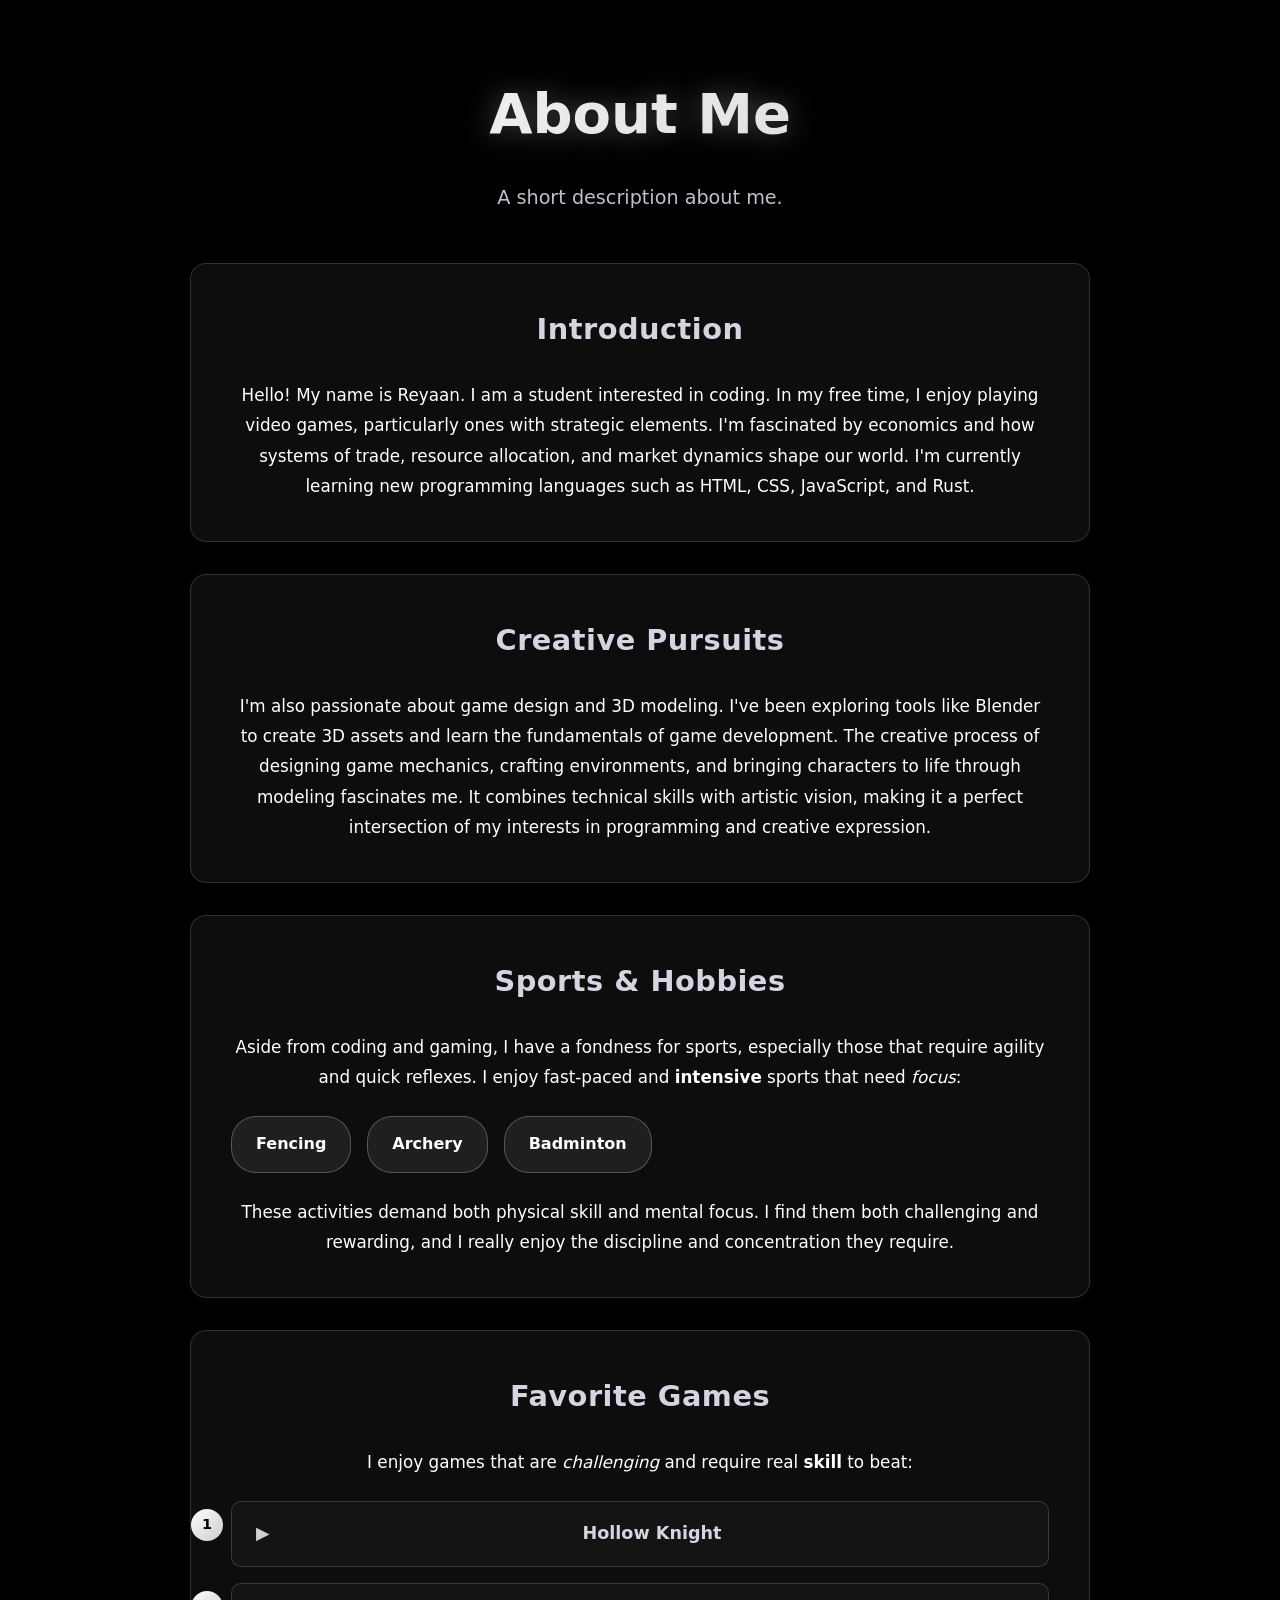
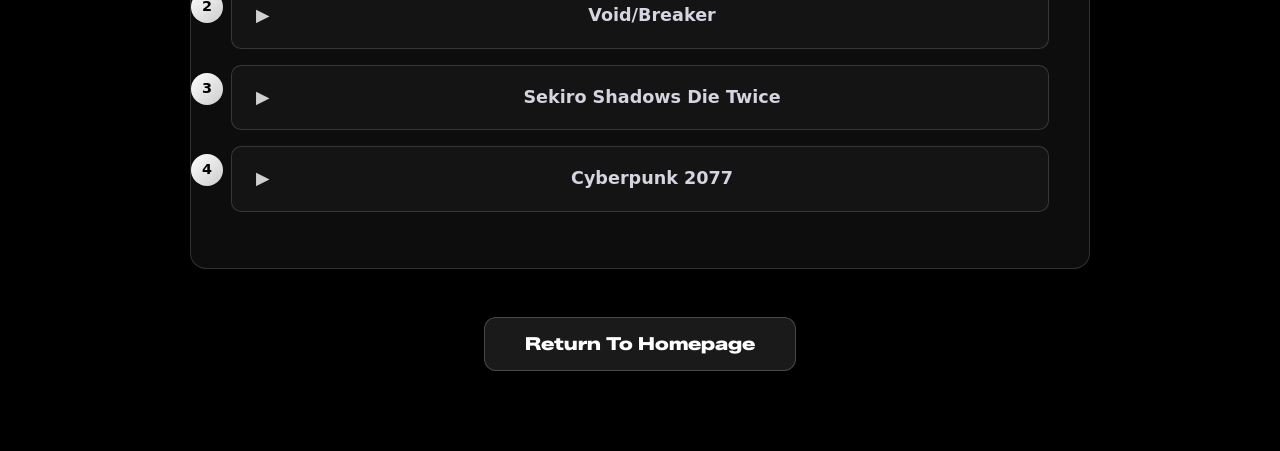
==== about-me.html @ 2f522557 "Added static styling to all pages" ====
<!DOCTYPE html>
<html lang="en">

<head>
    <meta charset="UTF-8">
    <meta name="viewport" content="width=device-width, initial-scale=1.0">
    <title>About Me</title>
    <link rel="preconnect" href="https://fonts.googleapis.com">
    <link rel="preconnect" href="https://fonts.gstatic.com" crossorigin>
    <link
        href="https://fonts.googleapis.com/css2?family=Zalando+Sans+Expanded:ital,wght@0,200..900;1,200..900&display=swap"
        rel="stylesheet">
    <!-- Animated Theme CSS -->
    <link rel="stylesheet" href="CSS/about-me.css" id="about-me-animated">
    <link rel="stylesheet" href="CSS/buttons.css" id="buttons-animated">
    <!-- Static Theme CSS -->
    <link rel="stylesheet" href="CSS/static/about-me-static.css" id="about-me-static" disabled>
    <link rel="stylesheet" href="CSS/static/buttons-static.css" id="buttons-static" disabled>
    <link rel="stylesheet" href="secret/css/secret2.css">
</head>

<body>

    <h1 class="title">About Me</h1>
    <p class="intro-text">A short description about me.</p>

    <div class="about-me-content">
        <div class="overview">
            <h2>Introduction</h2>
            <p>Hello! My name is Reyaan. I am a student interested in coding. In my free time, I enjoy playing video
                games,
                particularly ones with strategic elements. I'm fascinated by economics and how systems of trade,
                resource
                allocation, and market dynamics shape our world. I'm currently learning new programming languages such
                as HTML,
                CSS, JavaScript, and Rust.</p>
        </div>

        <div class="computer-interests">
            <h2>Creative Pursuits</h2>
            <p>I'm also passionate about game design and 3D modeling. I've been exploring tools like Blender to create
                3D assets
                and learn the fundamentals of game development. The creative process of designing game mechanics,
                crafting
                environments, and bringing characters to life through modeling fascinates me. It combines technical
                skills with
                artistic vision, making it a perfect intersection of my interests in programming and creative
                expression.</p>
        </div>

        <div class="sports-interests">
            <h2>Sports & Hobbies</h2>
            <p>Aside from coding and gaming, I have a fondness for sports, especially those that require agility and
                quick
                reflexes. I enjoy fast-paced and <strong>intensive</strong> sports that need <em>focus</em>:</p>
            <ul class="hobbies-list">
                <li id="fencing">Fencing</li>
                <li id="archery">Archery</li>
                <li id="badminton">Badminton</li>
            </ul>
            <p>These activities demand both physical skill and mental focus. I find them both challenging and rewarding,
                and I really enjoy the discipline and concentration they require.</p>
        </div>

        <div class="favorite-games">
            <h2>Favorite Games</h2>
            <p>I enjoy games that are <em>challenging</em> and require real <strong>skill</strong> to beat:</p>
            <ol class="games-list">
                <li>
                    <details>
                        <summary>Hollow Knight</summary>
                        <p>Difficult metroidvania where you explore, fight tough enemies, and scour for runes</p>
                    </details>
                </li>
                <li>
                    <details>
                        <summary>Void/Breaker</summary>
                        <p>An intense fast-paced action FPS game with flashy combat and stylish mechanics</p>
                    </details>
                </li>
                <li>
                    <details>
                        <summary>Sekiro Shadows Die Twice</summary>
                        <p>Ultra fast souls game that focuses on timing, precision, and punishing combat</p>
                    </details>
                </li>
                <li>
                    <details>
                        <summary>Cyberpunk 2077</summary>
                        <p>Open world RPG with a deep story, immersive world, and lots of customization options</p>
                    </details>
                </li>
            </ol>
        </div>
    </div>

    <div id="live-wallpaper">
        <video autoplay muted loop preload="auto" id="bg-video">
            <source src="videos/wallpaper.mp4" type="video/mp4">
        </video>
    </div>

    <button id="main">Return To Homepage</button>

    <script src="Javascript/about-me.js"></script>
    <script src="Javascript/Javascript-linking/about-me_link.js"></script>
    <script src="secret/javascript/secret.js"></script>
    <script>
        // Apply saved theme
        const savedTheme = localStorage.getItem('theme') || 'animated';
        const animatedCSS = document.getElementById('about-me-animated');
        const animatedButtons = document.getElementById('buttons-animated');
        const staticCSS = document.getElementById('about-me-static');
        const staticButtons = document.getElementById('buttons-static');

        if (savedTheme === 'static') {
            animatedCSS.disabled = true;
            animatedButtons.disabled = true;
            staticCSS.disabled = false;
            staticButtons.disabled = false;
        }
    </script>

</body>

</html>
---- CSS/about-me.css ----
:root {
    --text: #ffffff;
    --background: #000000;
    --primary: #f5f5f5;
    --secondary: #cccccc;
    --accent: #ffffff;
    --card-bg: rgba(255, 255, 255, 0.05);
    --card-hover: rgba(255, 255, 255, 0.08);
}

body {
    font-family: 'Zalando Sans Expanded', sans-serif;
    background: var(--background);
    min-height: 100vh;
    color: var(--text);
    line-height: 1.8;
    padding: 2rem;
    margin: 0;
    animation: slidePageIn 1.8s ease-out both;
}

.title {
    text-align: center;
    font-size: 3.5rem;
    font-weight: 800;
    margin: 2rem auto 1rem;
    color: var(--text);
    background: linear-gradient(135deg, #ffffff 0%, #cccccc 100%);
    -webkit-background-clip: text;
    -webkit-text-fill-color: transparent;
    background-clip: text;
    text-shadow: 0 0 30px rgba(255, 255, 255, 0.3);
}

.intro-text {
    text-align: center;
    max-width: 800px;
    margin: 0 auto 3rem;
    font-size: 1.2rem;
    color: var(--primary);
    opacity: 0.9;
}

.about-me-content {
    max-width: 900px;
    margin: 0 auto;
    display: grid;
    gap: 2rem;
}


.overview,
.computer-interests,
.sports-interests,
.favorite-games {
    padding: 2.5rem;
    background: var(--card-bg);
    border: 1px solid rgba(255, 255, 255, 0.15);
    border-radius: 16px;
    font-size: 1.05rem;
    line-height: 1.8;
    color: var(--text);
    box-shadow: 0 4px 20px rgba(0, 0, 0, 0.3);
    transition: all 0.3s cubic-bezier(0.4, 0, 0.2, 1);
    position: relative;
    overflow: hidden;
    backdrop-filter: blur(25px);
    -webkit-backdrop-filter: blur(25px);
}

.overview::before,
.computer-interests::before,
.sports-interests::before,
.favorite-games::before {
    content: '';
    position: absolute;
    top: 0;
    left: 0;
    width: 4px;
    height: 100%;
    background: linear-gradient(180deg, #ffffff 0%, #cccccc 100%);
    opacity: 0;
    transition: opacity 0.3s ease;
}

.overview:hover,
.computer-interests:hover,
.sports-interests:hover,
.favorite-games:hover {
    transform: translateY(-5px);
    box-shadow: 0 8px 30px rgba(255, 255, 255, 0.15);
    border-color: rgba(255, 255, 255, 0.3);
    background: var(--card-hover);
}

.overview:hover::before,
.computer-interests:hover::before,
.sports-interests:hover::before,
.favorite-games:hover::before {
    opacity: 1;
}

.overview h2,
.computer-interests h2,
.sports-interests h2,
.favorite-games h2 {
    margin: 0 0 1.5rem 0;
    font-size: 1.8rem;
    font-weight: 700;
    color: var(--primary);
    letter-spacing: 0.5px;
}

.overview p,
.computer-interests p,
.sports-interests p,
.favorite-games p {
    margin: 0 0 1rem 0;
}

.overview p:last-child,
.computer-interests p:last-child,
.sports-interests p:last-child,
.favorite-games p:last-child {
    margin-bottom: 0;
}

.hobbies-list {
    list-style: none;
    padding: 0;
    margin: 1.5rem 0;
    display: flex;
    flex-wrap: wrap;
    gap: 1rem;
}

.hobbies-list li {
    padding: 0.8rem 1.5rem;
    background: rgba(255, 255, 255, 0.08);
    border: 1px solid rgba(255, 255, 255, 0.25);
    border-radius: 25px;
    font-size: 1rem;
    font-weight: 600;
    color: var(--text);
    transition: all 0.3s ease;
    cursor: default;
}

.hobbies-list li:hover {
    background: rgba(255, 255, 255, 0.15);
    transform: scale(1.05);
    box-shadow: 0 4px 15px rgba(255, 255, 255, 0.2);
}

.games-list {
    list-style: none;
    counter-reset: game-counter;
    padding: 0;
    margin: 1.5rem 0 0 0;
}

.games-list li {
    counter-increment: game-counter;
    margin-bottom: 1rem;
    position: relative;
    padding-left: 0;
}

.games-list li::before {
    content: counter(game-counter);
    position: absolute;
    left: -2.5rem;
    top: 0.5rem;
    width: 2rem;
    height: 2rem;
    background: linear-gradient(135deg, #ffffff 0%, #cccccc 100%);
    border-radius: 50%;
    display: flex;
    align-items: center;
    justify-content: center;
    font-weight: 700;
    font-size: 0.9rem;
    color: var(--background);
}

.games-list details {
    background: rgba(255, 255, 255, 0.03);
    border: 1px solid rgba(255, 255, 255, 0.15);
    border-radius: 10px;
    padding: 1rem 1.5rem;
    transition: all 0.3s ease;
    cursor: pointer;
}

.games-list details:hover {
    background: rgba(255, 255, 255, 0.05);
    border-color: rgba(255, 255, 255, 0.3);
}

.games-list details[open] {
    background: rgba(255, 255, 255, 0.08);
    border-color: rgba(255, 255, 255, 0.3);
}

.games-list summary {
    font-weight: 700;
    font-size: 1.1rem;
    color: var(--primary);
    user-select: none;
    cursor: pointer;
    transition: color 0.3s ease;
    list-style: none;
    position: relative;
    padding-left: 1.5rem;
}

.games-list summary::-webkit-details-marker {
    display: none;
}

.games-list summary::before {
    content: '▶';
    position: absolute;
    left: 0;
    color: rgba(255, 255, 255, 0.8);
    transition: transform 0.3s ease;
}

.games-list details[open] summary::before {
    transform: rotate(90deg);
}

.games-list details[open] summary {
    color: #ffffff;
    margin-bottom: 1rem;
}

.games-list details p {
    margin: 0;
    padding-left: 1.5rem;
    font-size: 0.95rem;
    line-height: 1.6;
    color: rgba(255, 255, 255, 0.8);
}

#main {
    display: block;
    margin: 3rem auto;
    padding: 15px 40px;
    font-size: 18px;
    font-weight: 900;
    min-width: 200px;
    animation: slideInFromLeft 0.8s ease-out both;
    animation-delay: 0.5s;
}

@media (max-width: 768px) {
    .title {
        font-size: 2.5rem;
    }

    .intro-text {
        font-size: 1rem;
        padding: 0 1rem;
    }

    .overview,
    .computer-interests,
    .sports-interests,
    .favorite-games {
        padding: 1.5rem;
        font-size: 1rem;
    }

    .overview h2,
    .computer-interests h2,
    .sports-interests h2,
    .favorite-games h2 {
        font-size: 1.5rem;
    }

    .hobbies-list {
        justify-content: center;
    }

    .hobbies-list li {
        padding: 0.6rem 1.2rem;
        font-size: 0.9rem;
    }

    .games-list li::before {
        left: -2rem;
        width: 1.5rem;
        height: 1.5rem;
        font-size: 0.8rem;
    }

    .games-list summary {
        font-size: 1rem;
    }

    body {
        padding: 1rem;
    }
}

@media (max-width: 480px) {
    .title {
        font-size: 2rem;
    }

    .games-list li::before {
        position: static;
        display: inline-block;
        margin-right: 0.5rem;
        vertical-align: middle;
    }

    .games-list details {
        padding: 0.8rem 1rem;
    }
}

#fencing,
#archery,
#badminton {
    cursor: pointer;
}

@keyframes slidePageIn {
    from {
        opacity: 0;
        transform: translateY(-50px);
    }

    to {
        opacity: 1;
        transform: translateY(0);
    }
}

#live-wallpaper {
    position: fixed;
    top: 0;
    left: 0;
    width: 100%;
    height: 100%;
    z-index: -1;
    overflow: hidden;
    pointer-events: none;
}

#bg-video {
    position: absolute;
    top: 50%;
    left: 50%;
    min-width: 100%;
    min-height: 100%;
    width: auto;
    height: auto;
    transform: translate(-50%, -50%);
    object-fit: cover;
    opacity: 0.3;
}
---- CSS/buttons.css ----
:root {
    --text: #ffffff;
    --background: #000000;
    --primary: #d5d4e1;
    --secondary: #fffefe;
    --accent: #ffffff;
}


button {
    padding: 9px 21px;
    font-size: 15px;
    color: white;
    background: rgba(255, 255, 255, 0.1);
    font-family: "Zalando Sans Expanded", sans-serif;
    font-weight: 900;
    border-radius: 12px;
    border: 1px solid rgba(255, 255, 255, 0.2);
    transition: all 0.3s cubic-bezier(0.4, 0, 0.2, 1);
    backdrop-filter: blur(10px);
    -webkit-backdrop-filter: blur(10px);
    margin-top: -10px;
}

button:hover {
    background: rgba(255, 255, 255, 0.2);
    border-color: rgba(255, 255, 255, 0.4);
    box-shadow: 0 8px 20px rgba(255, 255, 255, 0.2);
    transform: translateY(-3px);
    cursor: pointer;
}
---- CSS/static/about-me-static.css ----
:root {
    --text: #ffffff;
    --background: #000000;
    --primary: #f5f5f5;
    --secondary: #cccccc;
    --accent: #ffffff;
    --card-bg: rgba(255, 255, 255, 0.05);
    --card-hover: rgba(255, 255, 255, 0.08);
}

body {
    font-family: 'Zalando Sans Expanded', sans-serif;
    background: var(--background);
    min-height: 100vh;
    color: var(--text);
    line-height: 1.8;
    padding: 2rem;
    margin: 0;
    animation: slidePageIn 1.8s ease-out both;
}

.title {
    text-align: center;
    font-size: 3.5rem;
    font-weight: 800;
    margin: 2rem auto 1rem;
    color: var(--text);
    background: linear-gradient(135deg, #ffffff 0%, #cccccc 100%);
    -webkit-background-clip: text;
    -webkit-text-fill-color: transparent;
    background-clip: text;
    text-shadow: 0 0 30px rgba(255, 255, 255, 0.3);
}

.intro-text {
    text-align: center;
    max-width: 800px;
    margin: 0 auto 3rem;
    font-size: 1.2rem;
    color: var(--primary);
    opacity: 0.9;
}

.about-me-content {
    max-width: 900px;
    margin: 0 auto;
    display: grid;
    gap: 2rem;
}


.overview,
.computer-interests,
.sports-interests,
.favorite-games {
    padding: 2.5rem;
    background: var(--card-bg);
    border: 1px solid rgba(255, 255, 255, 0.15);
    border-radius: 16px;
    font-size: 1.05rem;
    line-height: 1.8;
    color: var(--text);
    box-shadow: 0 4px 20px rgba(0, 0, 0, 0.3);
    transition: all 0.3s cubic-bezier(0.4, 0, 0.2, 1);
    position: relative;
    overflow: hidden;
    backdrop-filter: blur(25px);
    -webkit-backdrop-filter: blur(25px);
}

.overview::before,
.computer-interests::before,
.sports-interests::before,
.favorite-games::before {
    content: '';
    position: absolute;
    top: 0;
    left: 0;
    width: 4px;
    height: 100%;
    background: linear-gradient(180deg, #ffffff 0%, #cccccc 100%);
    opacity: 0;
    transition: opacity 0.3s ease;
}

.overview:hover,
.computer-interests:hover,
.sports-interests:hover,
.favorite-games:hover {
    transform: translateY(-5px);
    box-shadow: 0 8px 30px rgba(255, 255, 255, 0.15);
    border-color: rgba(255, 255, 255, 0.3);
    background: var(--card-hover);
}

.overview:hover::before,
.computer-interests:hover::before,
.sports-interests:hover::before,
.favorite-games:hover::before {
    opacity: 1;
}

.overview h2,
.computer-interests h2,
.sports-interests h2,
.favorite-games h2 {
    margin: 0 0 1.5rem 0;
    font-size: 1.8rem;
    font-weight: 700;
    color: var(--primary);
    letter-spacing: 0.5px;
}

.overview p,
.computer-interests p,
.sports-interests p,
.favorite-games p {
    margin: 0 0 1rem 0;
}

.overview p:last-child,
.computer-interests p:last-child,
.sports-interests p:last-child,
.favorite-games p:last-child {
    margin-bottom: 0;
}

.hobbies-list {
    list-style: none;
    padding: 0;
    margin: 1.5rem 0;
    display: flex;
    flex-wrap: wrap;
    gap: 1rem;
}

.hobbies-list li {
    padding: 0.8rem 1.5rem;
    background: rgba(255, 255, 255, 0.08);
    border: 1px solid rgba(255, 255, 255, 0.25);
    border-radius: 25px;
    font-size: 1rem;
    font-weight: 600;
    color: var(--text);
    transition: all 0.3s ease;
    cursor: default;
}

.hobbies-list li:hover {
    background: rgba(255, 255, 255, 0.15);
    transform: scale(1.05);
    box-shadow: 0 4px 15px rgba(255, 255, 255, 0.2);
}

.games-list {
    list-style: none;
    counter-reset: game-counter;
    padding: 0;
    margin: 1.5rem 0 0 0;
}

.games-list li {
    counter-increment: game-counter;
    margin-bottom: 1rem;
    position: relative;
    padding-left: 0;
}

.games-list li::before {
    content: counter(game-counter);
    position: absolute;
    left: -2.5rem;
    top: 0.5rem;
    width: 2rem;
    height: 2rem;
    background: linear-gradient(135deg, #ffffff 0%, #cccccc 100%);
    border-radius: 50%;
    display: flex;
    align-items: center;
    justify-content: center;
    font-weight: 700;
    font-size: 0.9rem;
    color: var(--background);
}

.games-list details {
    background: rgba(255, 255, 255, 0.03);
    border: 1px solid rgba(255, 255, 255, 0.15);
    border-radius: 10px;
    padding: 1rem 1.5rem;
    transition: all 0.3s ease;
    cursor: pointer;
}

.games-list details:hover {
    background: rgba(255, 255, 255, 0.05);
    border-color: rgba(255, 255, 255, 0.3);
}

.games-list details[open] {
    background: rgba(255, 255, 255, 0.08);
    border-color: rgba(255, 255, 255, 0.3);
}

.games-list summary {
    font-weight: 700;
    font-size: 1.1rem;
    color: var(--primary);
    user-select: none;
    cursor: pointer;
    transition: color 0.3s ease;
    list-style: none;
    position: relative;
    padding-left: 1.5rem;
}

.games-list summary::-webkit-details-marker {
    display: none;
}

.games-list summary::before {
    content: '▶';
    position: absolute;
    left: 0;
    color: rgba(255, 255, 255, 0.8);
    transition: transform 0.3s ease;
}

.games-list details[open] summary::before {
    transform: rotate(90deg);
}

.games-list details[open] summary {
    color: #ffffff;
    margin-bottom: 1rem;
}

.games-list details p {
    margin: 0;
    padding-left: 1.5rem;
    font-size: 0.95rem;
    line-height: 1.6;
    color: rgba(255, 255, 255, 0.8);
}

#main {
    display: block;
    margin: 3rem auto;
    padding: 15px 40px;
    font-size: 18px;
    font-weight: 900;
    min-width: 200px;
    animation: slideInFromLeft 0.8s ease-out both;
    animation-delay: 0.5s;
}

@media (max-width: 768px) {
    .title {
        font-size: 2.5rem;
    }

    .intro-text {
        font-size: 1rem;
        padding: 0 1rem;
    }

    .overview,
    .computer-interests,
    .sports-interests,
    .favorite-games {
        padding: 1.5rem;
        font-size: 1rem;
    }

    .overview h2,
    .computer-interests h2,
    .sports-interests h2,
    .favorite-games h2 {
        font-size: 1.5rem;
    }

    .hobbies-list {
        justify-content: center;
    }

    .hobbies-list li {
        padding: 0.6rem 1.2rem;
        font-size: 0.9rem;
    }

    .games-list li::before {
        left: -2rem;
        width: 1.5rem;
        height: 1.5rem;
        font-size: 0.8rem;
    }

    .games-list summary {
        font-size: 1rem;
    }

    body {
        padding: 1rem;
    }
}

@media (max-width: 480px) {
    .title {
        font-size: 2rem;
    }

    .games-list li::before {
        position: static;
        display: inline-block;
        margin-right: 0.5rem;
        vertical-align: middle;
    }

    .games-list details {
        padding: 0.8rem 1rem;
    }
}

#fencing,
#archery,
#badminton {
    cursor: pointer;
}

@keyframes slidePageIn {
    from {
        opacity: 0;
        transform: translateY(-50px);
    }

    to {
        opacity: 1;
        transform: translateY(0);
    }
}

#live-wallpaper {
    position: fixed;
    top: 0;
    left: 0;
    width: 100%;
    height: 100%;
    z-index: -1;
    overflow: hidden;
    pointer-events: none;
}

#bg-video {
    position: absolute;
    top: 50%;
    left: 50%;
    min-width: 100%;
    min-height: 100%;
    width: auto;
    height: auto;
    transform: translate(-50%, -50%);
    object-fit: cover;
    opacity: 0.3;
}
---- CSS/static/buttons-static.css ----
:root {
    --text: #ffffff;
    --background: #000000;
    --primary: #d5d4e1;
    --secondary: #fffefe;
    --accent: #ffffff;
}


button {
    padding: 9px 21px;
    font-size: 15px;
    color: white;
    background: rgba(255, 255, 255, 0.1);
    font-family: "Zalando Sans Expanded", sans-serif;
    font-weight: 900;
    border-radius: 12px;
    border: 1px solid rgba(255, 255, 255, 0.2);
    transition: all 0.3s cubic-bezier(0.4, 0, 0.2, 1);
    backdrop-filter: blur(10px);
    -webkit-backdrop-filter: blur(10px);
    margin-top: -10px;
}

button:hover {
    background: rgba(255, 255, 255, 0.2);
    border-color: rgba(255, 255, 255, 0.4);
    box-shadow: 0 8px 20px rgba(255, 255, 255, 0.2);
    transform: translateY(-3px);
    cursor: pointer;
}
---- secret/css/secret2.css ----
#secret-btn1 {
    display: none;
    position: fixed !important;
    bottom: 20px !important;
    right: 20px !important;
    padding: 15px 30px !important;
    font-size: 18px !important;
    font-weight: bold !important;
    color: white;
    background: black;
    border: 2px solid white !important;
    cursor: pointer !important;
    animation: flicker 0.1s steps(1) infinite, shake 0.15s infinite !important;
    transition: none !important;
    box-shadow: none !important;
    font-family: "Rubik Glitch";
}

#secret-btn1:hover {
    transition: none !important;
    transform: none !important;
    box-shadow: none !important;
}

#aneg19 {
    font-family: "Rubik Glitch";
    text-align: center;
    font-size: 3rem;
    animation: glitchText 0.3s infinite steps(1);
}

body {
    margin: 0;
    min-height: 100vh;
    background-color: black;
    color: red;
    overflow-y: auto;
    font-family: "Rubik Glitch", system-ui;
    text-align: center;
}

.static {
    position: fixed;
    inset: 0;
    background: repeating-linear-gradient(rgb(255, 0, 0) 0%, #ff0000 1px, rgb(255, 0, 0) 2px);
    animation: intenseNoise 0.2s infinite;
    opacity: 0.1;
    pointer-events: none;
}

.overlay {
    position: relative;
    top: 5%;
    text-align: center;
    color: #ff003c;
    text-shadow:
        0 0 10px #000000,
        0 0 20px #ff0000,
        0 0 40px #000000;
    animation: intenseFlicker 0.1s infinite;
}

.code {
    font-family: 'Share Tech Mono', monospace;
    font-size: 1rem;
    color: #ff0000;
    text-align: left;
    max-width: 80%;
    margin: 0 auto;
    white-space: pre-wrap;
    animation: glitchText 1.5s infinite steps(2);
}



@keyframes intenseNoise {
    0% {
        transform: translate(0, 0) rotate(0deg) skew(0deg, 0deg);
    }

    10% {
        transform: translate(-5%, -7%) rotate(-1deg) skew(1deg, -1deg);
    }

    20% {
        transform: translate(-12%, 5%) rotate(2deg) skew(-2deg, 2deg);
    }

    30% {
        transform: translate(5%, -12%) rotate(-3deg) skew(0deg, 3deg);
    }

    40% {
        transform: translate(-5%, 15%) rotate(1deg) skew(-1deg, -2deg);
    }

    50% {
        transform: translate(-10%, 5%) rotate(-2deg) skew(2deg, 0deg);
    }

    60% {
        transform: translate(15%, 0%) rotate(3deg) skew(0deg, -3deg);
    }

    70% {
        transform: translate(0%, 10%) rotate(-1deg) skew(1deg, 1deg);
    }

    80% {
        transform: translate(-15%, 0%) rotate(2deg) skew(-2deg, 0deg);
    }

    90% {
        transform: translate(10%, 5%) rotate(-3deg) skew(3deg, -1deg);
    }

    100% {
        transform: translate(0, 0) rotate(0deg) skew(0deg, 0deg);
    }
}

@keyframes intenseFlicker {

    0%,
    100% {
        opacity: 1;
    }

    10%,
    30%,
    50%,
    70%,
    90% {
        opacity: 0.4;
    }

    20%,
    40%,
    60%,
    80% {
        opacity: 0.7;
    }

    25%,
    55%,
    85% {
        opacity: 0.1;
    }


}

@keyframes glitchText {
    0% {
        text-shadow: 2px 0 red, -2px 0 black;
    }

    10% {
        text-shadow: -2px 2px black, 2px -2px red;
    }

    20% {
        text-shadow: 3px -1px red, -3px 1px black;
    }

    30% {
        text-shadow: -2px 3px black, 2px -3px red;
    }

    40% {
        text-shadow: 1px 2px red, -1px -2px black;
    }

    50% {
        text-shadow: -2px 0 red, 2px 0 black;
    }

    60% {
        text-shadow: 2px -2px black, -2px 2px red;
    }

    70% {
        text-shadow: -1px 3px red, 1px -3px black;
    }

    80% {
        text-shadow: 3px 1px black, -3px -1px red;
    }

    90% {
        text-shadow: -2px -2px red, 2px 2px black;
    }

    100% {
        text-shadow: 2px 0 red, -2px 0 black;
    }
}

@keyframes flicker {
    0% {
        color: white;
        background-color: black;
    }

    25% {
        color: aqua;
        background-color: white;
    }

    50% {
        color: black;
        background-color: red;
    }

    75% {
        color: red;
        background-color: black;
    }

    100% {
        color: white;
        background-color: black;
    }
}

@keyframes shake {
    0% {
        transform: translate(10px, -8px) rotate(5deg) skewX(4deg);
    }

    1% {
        transform: translate(-12px, 14px) rotate(-6deg) skewX(-5deg);
    }

    2% {
        transform: translate(8px, -10px) rotate(7deg) skewX(6deg);
    }

    3% {
        transform: translate(-15px, 12px) rotate(-8deg) skewX(-7deg);
    }

    4% {
        transform: translate(14px, -14px) rotate(9deg) skewX(5deg);
    }

    5% {
        transform: translate(-10px, 16px) rotate(-10deg) skewX(-6deg);
    }

    6% {
        transform: translate(12px, -12px) rotate(8deg) skewX(7deg);
    }

    7% {
        transform: translate(-14px, 10px) rotate(-9deg) skewX(-8deg);
    }

    8% {
        transform: translate(16px, -18px) rotate(11deg) skewX(9deg);
    }

    9% {
        transform: translate(-18px, 14px) rotate(-12deg) skewX(-10deg);
    }

    10% {
        transform: translate(20px, -16px) rotate(13deg) skewX(12deg);
    }

    11% {
        transform: translate(-22px, 18px) rotate(-14deg) skewX(-11deg);
    }

    12% {
        transform: translate(24px, -20px) rotate(15deg) skewX(13deg);
    }

    13% {
        transform: translate(-20px, 16px) rotate(-13deg) skewX(-12deg);
    }

    14% {
        transform: translate(18px, -22px) rotate(14deg) skewX(10deg);
    }

    15% {
        transform: translate(-16px, 20px) rotate(-15deg) skewX(-14deg);
    }

    16% {
        transform: translate(14px, -18px) rotate(12deg) skewX(13deg);
    }

    17% {
        transform: translate(-12px, 16px) rotate(-11deg) skewX(-12deg);
    }

    18% {
        transform: translate(10px, -14px) rotate(10deg) skewX(11deg);
    }

    19% {
        transform: translate(-8px, 12px) rotate(-9deg) skewX(-10deg);
    }

    20% {
        transform: translate(6px, -10px) rotate(8deg) skewX(9deg);
    }

    21% {
        transform: translate(-4px, 8px) rotate(-7deg) skewX(-8deg);
    }

    22% {
        transform: translate(2px, -6px) rotate(6deg) skewX(7deg);
    }

    23% {
        transform: translate(-1px, 4px) rotate(-5deg) skewX(-6deg);
    }

    24% {
        transform: translate(0px, -2px) rotate(4deg) skewX(5deg);
    }

    25% {
        transform: translate(2px, -4px) rotate(-3deg) skewX(-4deg);
    }

    26% {
        transform: translate(-3px, 3px) rotate(2deg) skewX(3deg);
    }

    27% {
        transform: translate(1px, -1px) rotate(-2deg) skewX(-2deg);
    }

    28% {
        transform: translate(0px, 2px) rotate(1deg) skewX(1deg);
    }

    29% {
        transform: translate(-1px, 0px) rotate(0deg) skewX(0deg);
    }

    30% {
        transform: translate(4px, -3px) rotate(3deg) skewX(2deg);
    }

    31% {
        transform: translate(-5px, 5px) rotate(-4deg) skewX(-3deg);
    }

    32% {
        transform: translate(6px, -6px) rotate(5deg) skewX(4deg);
    }

    33% {
        transform: translate(-7px, 7px) rotate(-6deg) skewX(-5deg);
    }

    34% {
        transform: translate(8px, -8px) rotate(7deg) skewX(6deg);
    }

    35% {
        transform: translate(-9px, 9px) rotate(-8deg) skewX(-7deg);
    }

    36% {
        transform: translate(10px, -10px) rotate(9deg) skewX(8deg);
    }

    37% {
        transform: translate(-11px, 11px) rotate(-10deg) skewX(-9deg);
    }

    38% {
        transform: translate(12px, -12px) rotate(11deg) skewX(10deg);
    }

    39% {
        transform: translate(-13px, 13px) rotate(-12deg) skewX(-11deg);
    }

    40% {
        transform: translate(14px, -14px) rotate(13deg) skewX(12deg);
    }

    41% {
        transform: translate(-15px, 15px) rotate(-14deg) skewX(-13deg);
    }

    42% {
        transform: translate(16px, -16px) rotate(15deg) skewX(14deg);
    }

    43% {
        transform: translate(-17px, 17px) rotate(-16deg) skewX(-15deg);
    }

    44% {
        transform: translate(18px, -18px) rotate(17deg) skewX(16deg);
    }

    45% {
        transform: translate(-19px, 19px) rotate(-18deg) skewX(-17deg);
    }

    46% {
        transform: translate(20px, -20px) rotate(19deg) skewX(18deg);
    }

    47% {
        transform: translate(-21px, 21px) rotate(-20deg) skewX(-19deg);
    }

    48% {
        transform: translate(22px, -22px) rotate(21deg) skewX(20deg);
    }

    49% {
        transform: translate(-23px, 23px) rotate(-22deg) skewX(-21deg);
    }

    50% {
        transform: translate(24px, -24px) rotate(23deg) skewX(22deg);
    }

    51% {
        transform: translate(-24px, 24px) rotate(-23deg) skewX(-22deg);
    }

    52% {
        transform: translate(23px, -23px) rotate(22deg) skewX(21deg);
    }

    53% {
        transform: translate(-22px, 22px) rotate(-21deg) skewX(-20deg);
    }

    54% {
        transform: translate(21px, -21px) rotate(20deg) skewX(19deg);
    }

    55% {
        transform: translate(-20px, 20px) rotate(-19deg) skewX(-18deg);
    }

    56% {
        transform: translate(19px, -19px) rotate(18deg) skewX(17deg);
    }

    57% {
        transform: translate(-18px, 18px) rotate(-17deg) skewX(-16deg);
    }

    58% {
        transform: translate(17px, -17px) rotate(16deg) skewX(15deg);
    }

    59% {
        transform: translate(-16px, 16px) rotate(-15deg) skewX(-14deg);
    }

    60% {
        transform: translate(15px, -15px) rotate(14deg) skewX(13deg);
    }

    61% {
        transform: translate(-14px, 14px) rotate(-13deg) skewX(-12deg);
    }

    62% {
        transform: translate(13px, -13px) rotate(12deg) skewX(11deg);
    }

    63% {
        transform: translate(-12px, 12px) rotate(-11deg) skewX(-10deg);
    }

    64% {
        transform: translate(11px, -11px) rotate(10deg) skewX(9deg);
    }

    65% {
        transform: translate(-10px, 10px) rotate(-9deg) skewX(-8deg);
    }

    66% {
        transform: translate(9px, -9px) rotate(8deg) skewX(7deg);
    }

    67% {
        transform: translate(-8px, 8px) rotate(-7deg) skewX(-6deg);
    }

    68% {
        transform: translate(7px, -7px) rotate(6deg) skewX(5deg);
    }

    69% {
        transform: translate(-6px, 6px) rotate(-5deg) skewX(-4deg);
    }

    70% {
        transform: translate(5px, -5px) rotate(4deg) skewX(3deg);
    }

    71% {
        transform: translate(-4px, 4px) rotate(-3deg) skewX(-2deg);
    }

    72% {
        transform: translate(3px, -3px) rotate(2deg) skewX(1deg);
    }

    73% {
        transform: translate(-2px, 2px) rotate(-1deg) skewX(0deg);
    }

    74% {
        transform: translate(1px, -1px) rotate(0deg) skewX(-1deg);
    }

    75% {
        transform: translate(0px, 0px) rotate(1deg) skewX(2deg);
    }

    76% {
        transform: translate(2px, -2px) rotate(-2deg) skewX(-3deg);
    }

    77% {
        transform: translate(-3px, 3px) rotate(3deg) skewX(4deg);
    }

    78% {
        transform: translate(4px, -4px) rotate(-4deg) skewX(-5deg);
    }

    79% {
        transform: translate(-5px, 5px) rotate(5deg) skewX(6deg);
    }

    80% {
        transform: translate(6px, -6px) rotate(-6deg) skewX(-7deg);
    }

    81% {
        transform: translate(-7px, 7px) rotate(7deg) skewX(8deg);
    }

    82% {
        transform: translate(8px, -8px) rotate(-8deg) skewX(-9deg);
    }

    83% {
        transform: translate(-9px, 9px) rotate(9deg) skewX(10deg);
    }

    84% {
        transform: translate(10px, -10px) rotate(-10deg) skewX(-11deg);
    }

    85% {
        transform: translate(-11px, 11px) rotate(11deg) skewX(12deg);
    }

    86% {
        transform: translate(12px, -12px) rotate(-12deg) skewX(-13deg);
    }

    87% {
        transform: translate(-13px, 13px) rotate(13deg) skewX(14deg);
    }

    88% {
        transform: translate(14px, -14px) rotate(-14deg) skewX(-15deg);
    }

    89% {
        transform: translate(-15px, 15px) rotate(15deg) skewX(16deg);
    }

    90% {
        transform: translate(16px, -16px) rotate(-16deg) skewX(-17deg);
    }

    91% {
        transform: translate(-17px, 17px) rotate(17deg) skewX(18deg);
    }

    92% {
        transform: translate(18px, -18px) rotate(-18deg) skewX(-19deg);
    }

    93% {
        transform: translate(-19px, 19px) rotate(19deg) skewX(20deg);
    }

    94% {
        transform: translate(20px, -20px) rotate(-20deg) skewX(-21deg);
    }

    95% {
        transform: translate(-21px, 21px) rotate(21deg) skewX(22deg);
    }

    96% {
        transform: translate(22px, -22px) rotate(-22deg) skewX(-23deg);
    }

    97% {
        transform: translate(-23px, 23px) rotate(23deg) skewX(24deg);
    }

    98% {
        transform: translate(24px, -24px) rotate(-24deg) skewX(-25deg);
    }

    99% {
        transform: translate(-22px, 22px) rotate(22deg) skewX(20deg);
    }

    100% {
        transform: translate(0px, 0px) rotate(0deg) skewX(0deg);
    }
}
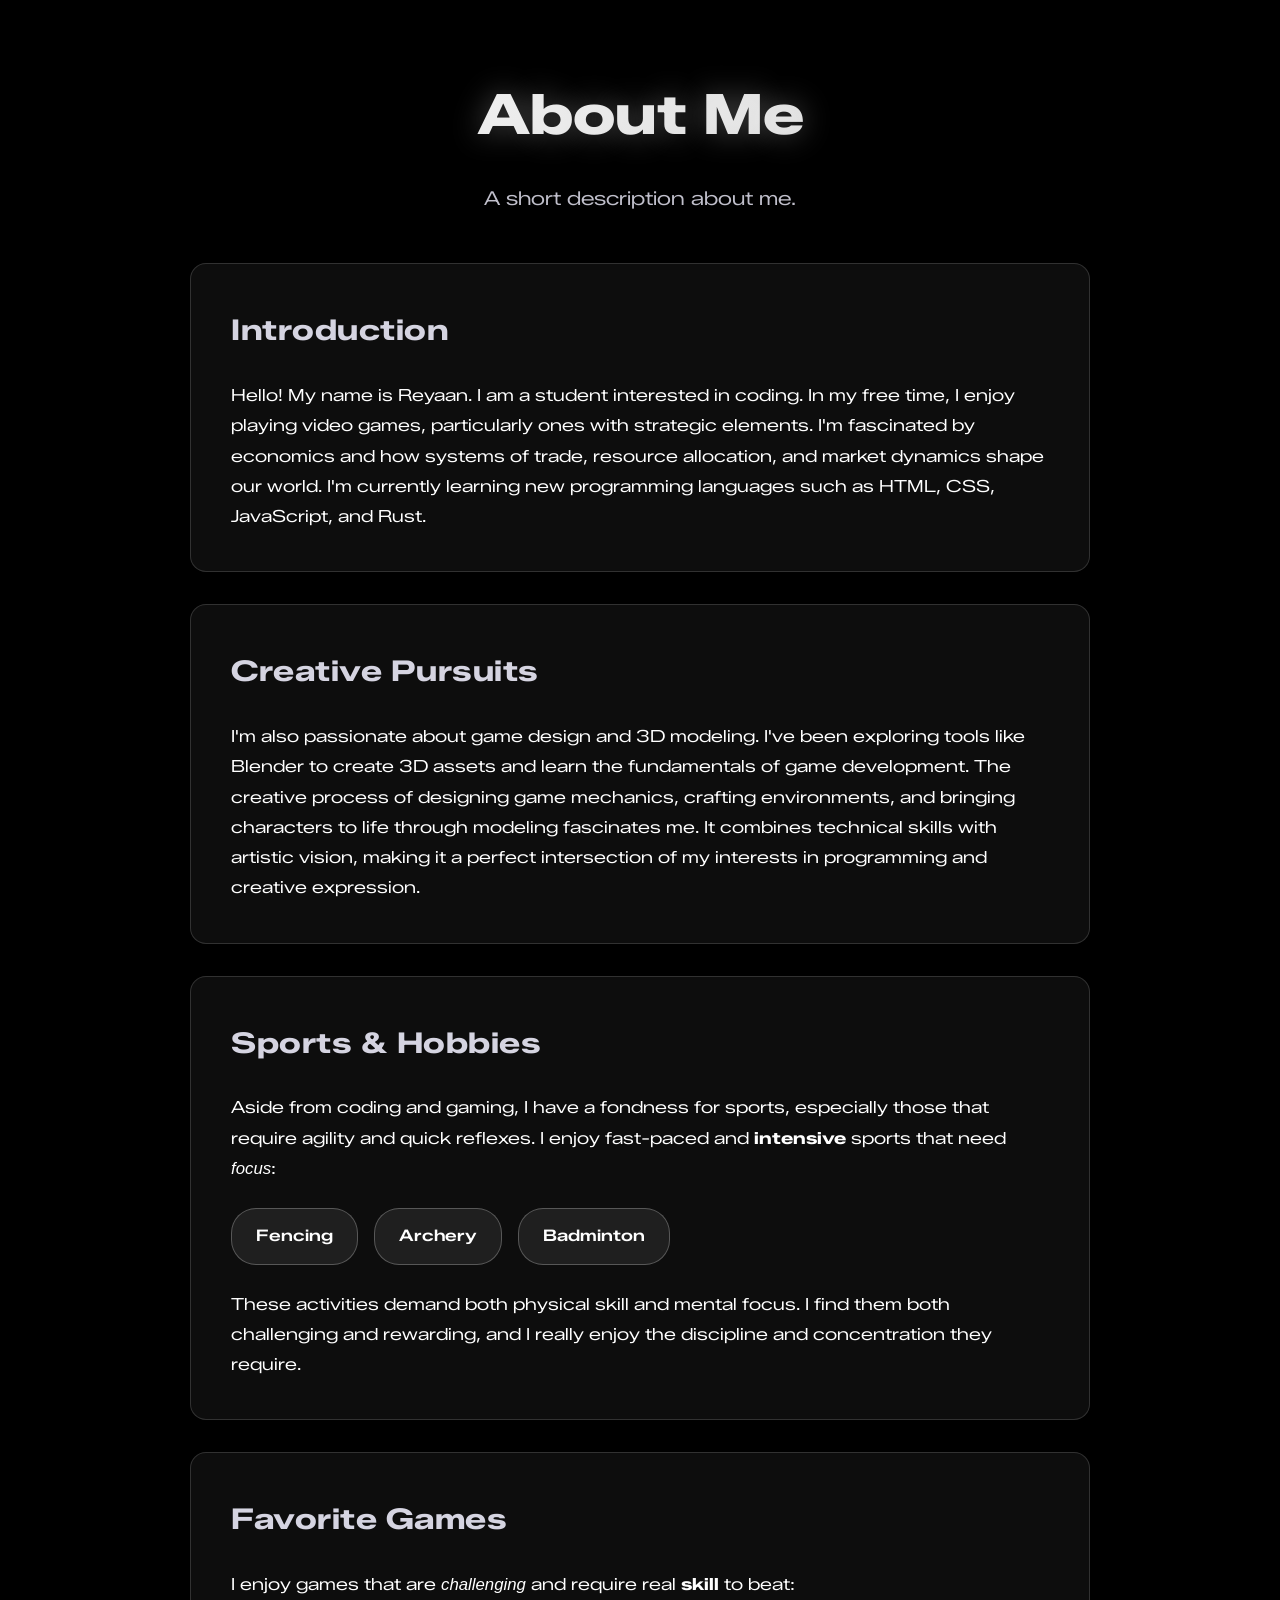
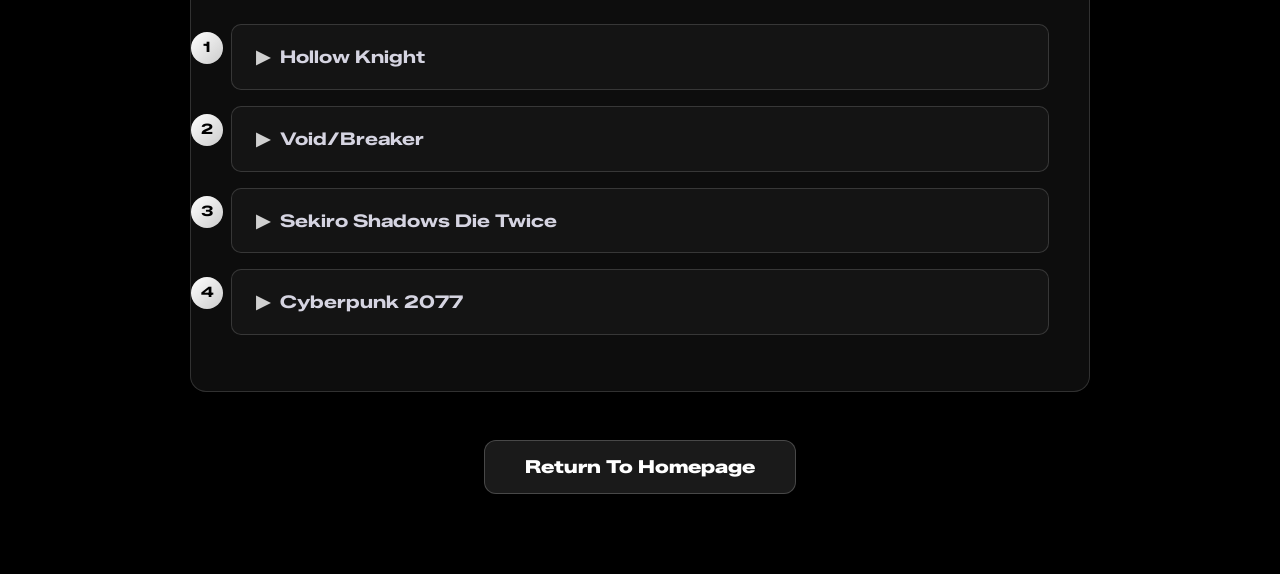
==== commit 6b037ac1: "Fixed error with button styling" ====
--- a/about-me.html
+++ b/about-me.html
@@ -106,7 +106,6 @@
     <script src="Javascript/Javascript-linking/about-me_link.js"></script>
     <script src="secret/javascript/secret.js"></script>
     <script>
-        // Apply saved theme
         const savedTheme = localStorage.getItem('theme') || 'animated';
         const animatedCSS = document.getElementById('about-me-animated');
         const animatedButtons = document.getElementById('buttons-animated');
--- a/CSS/buttons.css
+++ b/CSS/buttons.css
@@ -28,4 +28,4 @@
     box-shadow: 0 8px 20px rgba(255, 255, 255, 0.2);
     transform: translateY(-3px);
     cursor: pointer;
-}+}
--- a/CSS/static/about-me-static.css
+++ b/CSS/static/about-me-static.css
@@ -340,25 +340,9 @@
 }
 
 #live-wallpaper {
-    position: fixed;
-    top: 0;
-    left: 0;
-    width: 100%;
-    height: 100%;
-    z-index: -1;
-    overflow: hidden;
-    pointer-events: none;
+    display: none;
 }
 
 #bg-video {
-    position: absolute;
-    top: 50%;
-    left: 50%;
-    min-width: 100%;
-    min-height: 100%;
-    width: auto;
-    height: auto;
-    transform: translate(-50%, -50%);
-    object-fit: cover;
-    opacity: 0.3;
+    display: none;
 }
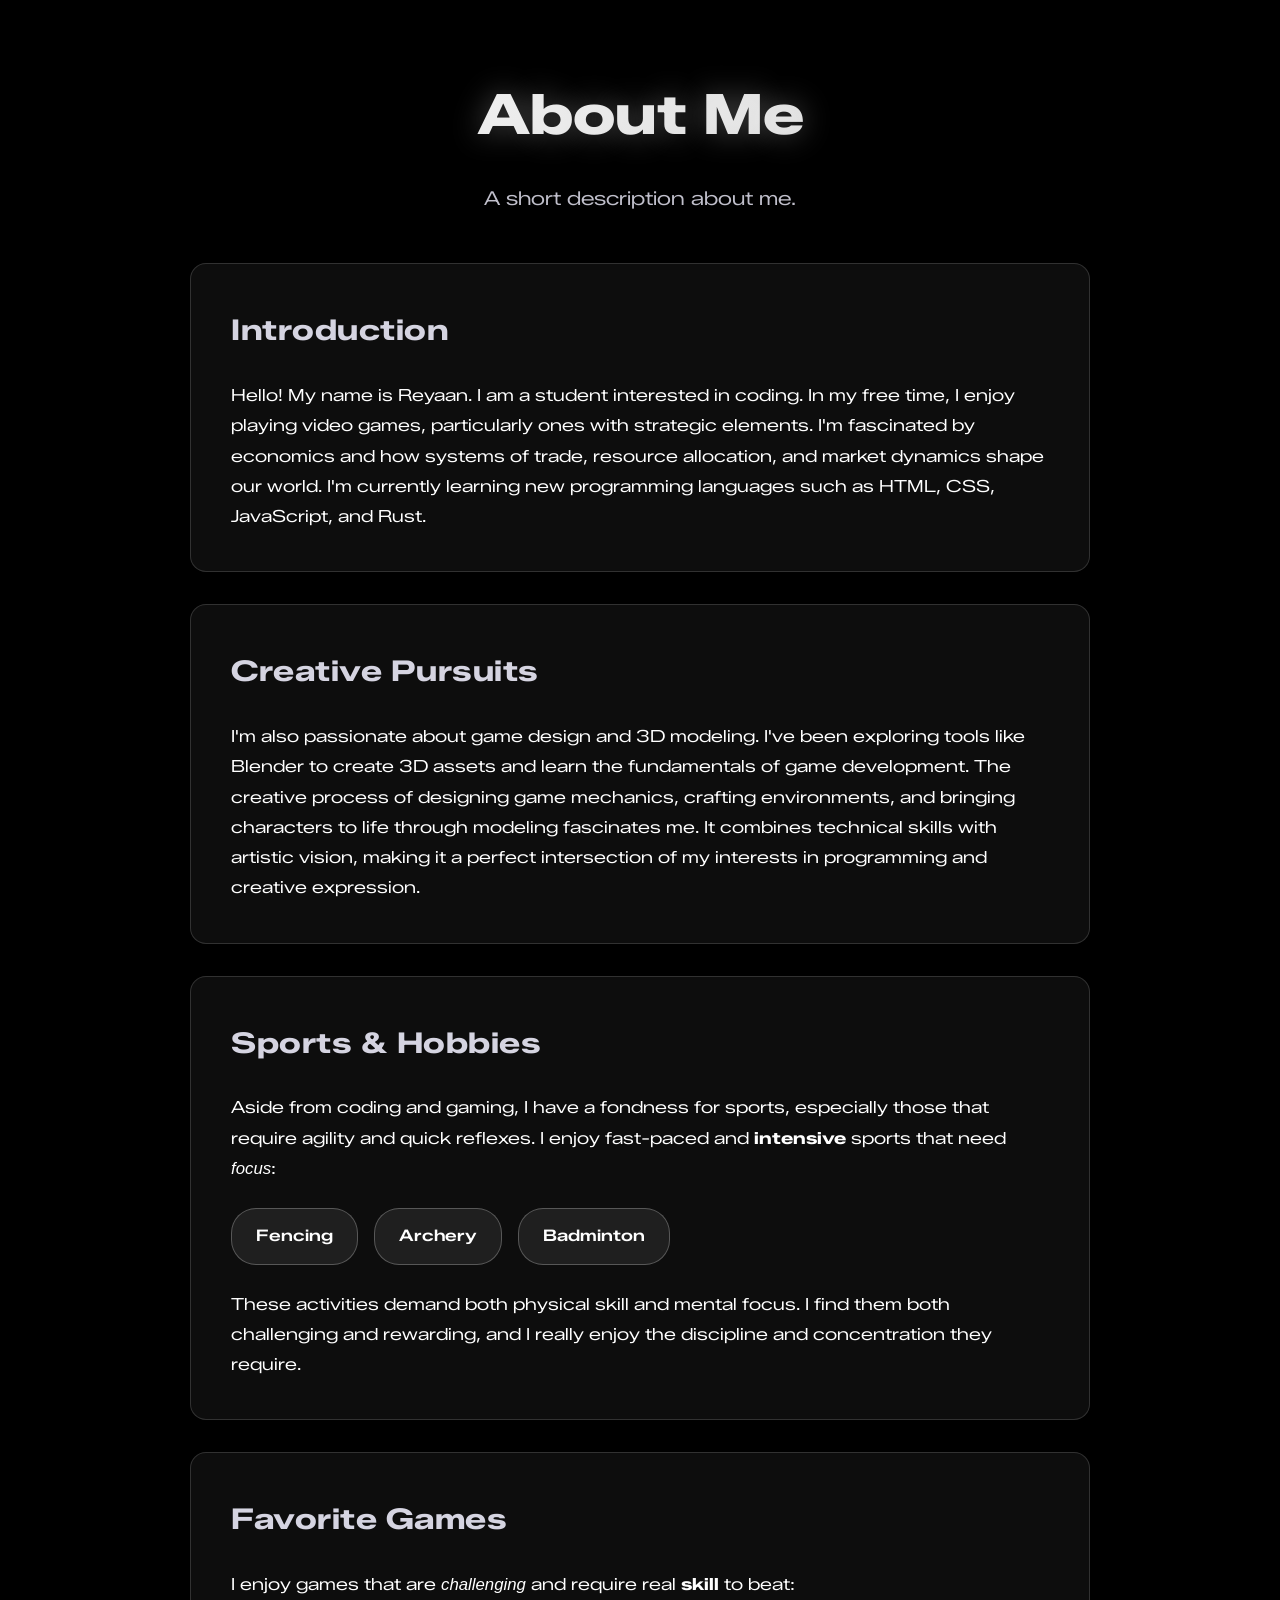
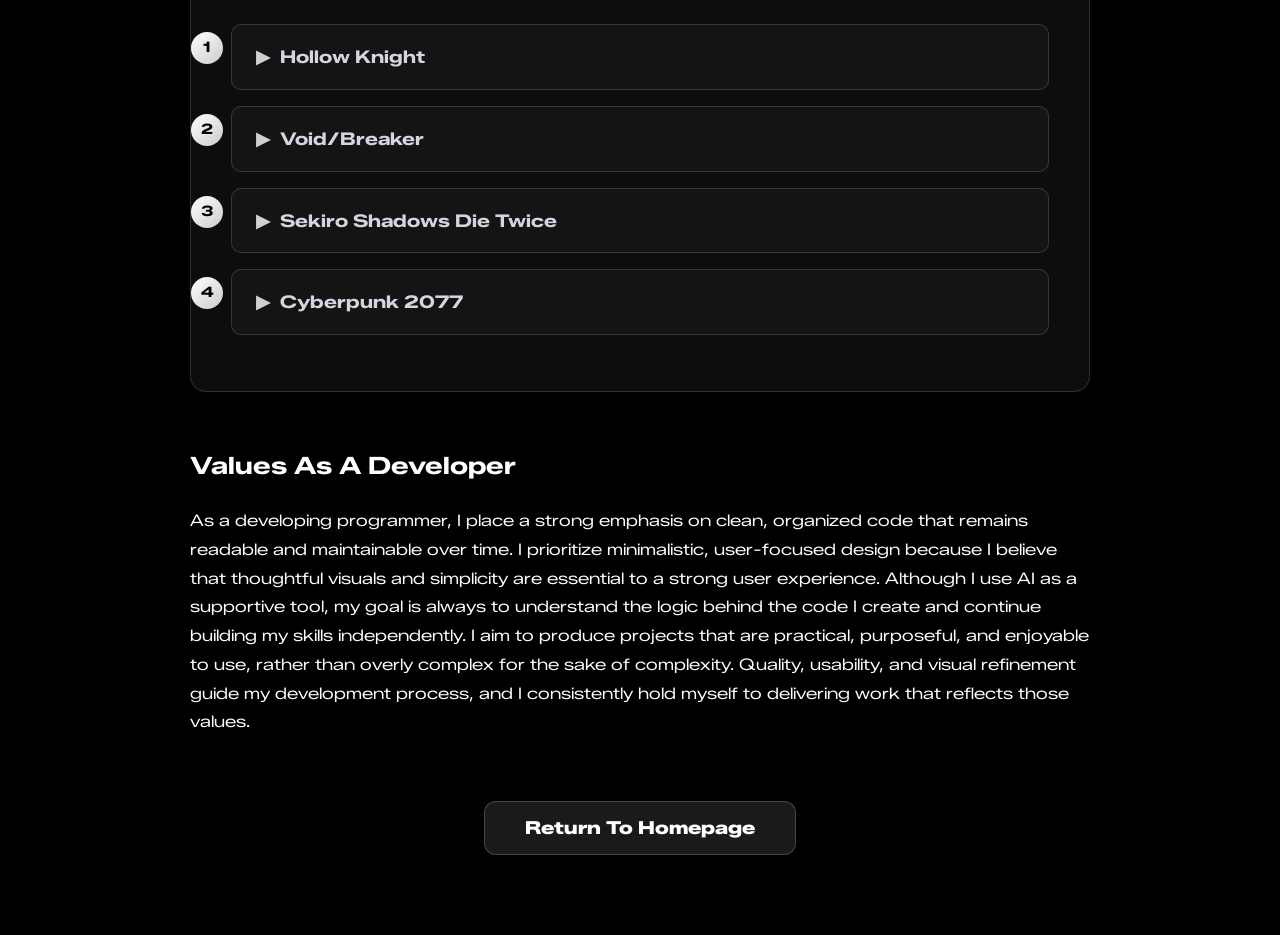
==== commit 41fbb758: "Created another section" ====
--- a/about-me.html
+++ b/about-me.html
@@ -16,6 +16,10 @@
     <!-- Static Theme CSS -->
     <link rel="stylesheet" href="CSS/static/about-me-static.css" id="about-me-static" disabled>
     <link rel="stylesheet" href="CSS/static/buttons-static.css" id="buttons-static" disabled>
+    <!-- Flow Theme CSS -->
+    <link rel="stylesheet" href="CSS/flow/about-me-flow.css" id="about-me-flow" disabled>
+    <link rel="stylesheet" href="CSS/flow/buttons-flow.css" id="buttons-flow" disabled>
+    <link rel="stylesheet" href="CSS/flow/flow-bg.css" id="flow-bg-css" disabled>
     <link rel="stylesheet" href="secret/css/secret2.css">
 </head>
 
@@ -92,6 +96,17 @@
                 </li>
             </ol>
         </div>
+
+        <div class="values">
+            <h2>Values As A Developer</h2>
+            <p>As a developing programmer, I place a strong emphasis on clean, organized code that remains readable and maintainable
+            over time. I prioritize minimalistic, user-focused design because I believe that thoughtful visuals and simplicity are
+            essential to a strong user experience. Although I use AI as a supportive tool, my goal is always to understand the logic
+            behind the code I create and continue building my skills independently. I aim to produce projects that are practical,
+            purposeful, and enjoyable to use, rather than overly complex for the sake of complexity. Quality, usability, and visual
+            refinement guide my development process, and I consistently hold myself to delivering work that reflects those values.
+            </p>
+        </div>
     </div>
 
     <div id="live-wallpaper">
@@ -99,6 +114,8 @@
             <source src="videos/wallpaper.mp4" type="video/mp4">
         </video>
     </div>
+
+    <canvas id="flow-bg" style="display: none;"></canvas>
 
     <button id="main">Return To Homepage</button>
 
@@ -111,12 +128,97 @@
         const animatedButtons = document.getElementById('buttons-animated');
         const staticCSS = document.getElementById('about-me-static');
         const staticButtons = document.getElementById('buttons-static');
+        const flowCSS = document.getElementById('about-me-flow');
+        const flowButtons = document.getElementById('buttons-flow');
+        const flowBgCss = document.getElementById('flow-bg-css');
+        const flowCanvas = document.getElementById('flow-bg');
 
         if (savedTheme === 'static') {
             animatedCSS.disabled = true;
             animatedButtons.disabled = true;
             staticCSS.disabled = false;
             staticButtons.disabled = false;
+            flowCSS.disabled = true;
+            flowButtons.disabled = true;
+            if (flowBgCss) flowBgCss.disabled = true;
+            if (flowCanvas) flowCanvas.style.display = 'none';
+        } else if (savedTheme === 'flow') {
+            animatedCSS.disabled = true;
+            animatedButtons.disabled = true;
+            staticCSS.disabled = true;
+            staticButtons.disabled = true;
+            flowCSS.disabled = false;
+            flowButtons.disabled = false;
+            if (flowBgCss) flowBgCss.disabled = false;
+            if (flowCanvas) flowCanvas.style.display = 'block';
+        } else {
+            if (flowBgCss) flowBgCss.disabled = true;
+            if (flowCanvas) flowCanvas.style.display = 'none';
+        }
+
+        const canvas = document.getElementById('flow-bg');
+        if (canvas) {
+            const ctx = canvas.getContext('2d');
+            let canvasWidth, canvasHeight;
+            let flowingLines = [];
+            let isInitialized = false;
+
+            function initializeCanvas() {
+                canvasWidth = window.innerWidth;
+                canvasHeight = Math.max(document.documentElement.scrollHeight, window.innerHeight);
+                canvas.width = canvasWidth;
+                canvas.height = canvasHeight;
+                flowingLines = [];
+                const screenDiagonal = Math.sqrt(canvasWidth * canvasWidth + canvasHeight * canvasHeight);
+                const maxDistanceFromCenter = screenDiagonal / 2;
+                for (let i = 0; i < 5000; i++) {
+                    const randomValue = Math.random();
+                    const pushTowardsEdge = Math.pow(randomValue, 0.4);
+                    const distanceFromCenter = pushTowardsEdge * maxDistanceFromCenter;
+                    const startingAngle = Math.random() * 6.28;
+                    const rotationSpeed = 0.001 + Math.random() * 0.003;
+                    const opacity = 0.2 + Math.random() * 0.3;
+                    flowingLines.push({ angle: startingAngle, radius: distanceFromCenter, speed: rotationSpeed, opacity: opacity });
+                }
+                ctx.fillStyle = 'black';
+                ctx.fillRect(0, 0, canvasWidth, canvasHeight);
+                isInitialized = true;
+            }
+
+            window.addEventListener('resize', function () {
+                if (canvas.style.display !== 'none') initializeCanvas();
+            });
+
+            function animateLines() {
+                if (!isInitialized || canvas.style.display === 'none') {
+                    requestAnimationFrame(animateLines);
+                    return;
+                }
+                ctx.fillStyle = 'rgba(0,0,0,0.08)';
+                ctx.fillRect(0, 0, canvasWidth, canvasHeight);
+                const centerX = canvasWidth / 2;
+                const centerY = canvasHeight / 2;
+                for (let i = 0; i < flowingLines.length; i++) {
+                    const line = flowingLines[i];
+                    line.angle = line.angle + line.speed;
+                    const lineX = centerX + Math.cos(line.angle) * line.radius;
+                    const lineY = centerY + Math.sin(line.angle) * line.radius;
+                    const lineDirection = line.angle + 1.57;
+                    const lineLength = 21;
+                    const endX = lineX + Math.cos(lineDirection) * lineLength;
+                    const endY = lineY + Math.sin(lineDirection) * lineLength;
+                    ctx.strokeStyle = 'rgba(255,255,255,' + line.opacity + ')';
+                    ctx.lineWidth = 0.8;
+                    ctx.beginPath();
+                    ctx.moveTo(lineX, lineY);
+                    ctx.lineTo(endX, endY);
+                    ctx.stroke();
+                }
+                requestAnimationFrame(animateLines);
+            }
+
+            if (savedTheme === 'flow') initializeCanvas();
+            animateLines();
         }
     </script>
 
--- a/CSS/about-me.css
+++ b/CSS/about-me.css
@@ -361,4 +361,4 @@
     transform: translate(-50%, -50%);
     object-fit: cover;
     opacity: 0.3;
-}+}
--- a/CSS/flow/about-me-flow.css
+++ b/CSS/flow/about-me-flow.css
@@ -0,0 +1,345 @@
+:root {
+    --text: #ffffff;
+    --background: #000000;
+    --primary: #f5f5f5;
+    --secondary: #cccccc;
+    --accent: #ffffff;
+    --card-bg: rgba(255, 255, 255, 0.05);
+    --card-hover: rgba(255, 255, 255, 0.08);
+}
+
+body {
+    font-family: 'Zalando Sans Expanded', sans-serif;
+    background: var(--background);
+    min-height: 100vh;
+    color: var(--text);
+    line-height: 1.8;
+    padding: 2rem;
+    margin: 0;
+    animation: slidePageIn 1.8s ease-out both;
+}
+
+.title {
+    text-align: center;
+    font-size: 3.5rem;
+    font-weight: 800;
+    margin: 2rem auto 1rem;
+    color: var(--text);
+    background: linear-gradient(135deg, #ffffff 0%, #cccccc 100%);
+    -webkit-background-clip: text;
+    -webkit-text-fill-color: transparent;
+    background-clip: text;
+    text-shadow: 0 0 30px rgba(255, 255, 255, 0.3);
+}
+
+.intro-text {
+    text-align: center;
+    max-width: 800px;
+    margin: 0 auto 3rem;
+    font-size: 1.2rem;
+    color: var(--primary);
+    opacity: 0.9;
+}
+
+.about-me-content {
+    max-width: 900px;
+    margin: 0 auto;
+    display: grid;
+    gap: 2rem;
+}
+
+
+.overview,
+.computer-interests,
+.sports-interests,
+.favorite-games {
+    padding: 2.5rem;
+    background: var(--card-bg);
+    border: 1px solid rgba(255, 255, 255, 0.15);
+    border-radius: 16px;
+    font-size: 1.05rem;
+    line-height: 1.8;
+    color: var(--text);
+    box-shadow: 0 4px 20px rgba(0, 0, 0, 0.3);
+    transition: all 0.3s cubic-bezier(0.4, 0, 0.2, 1);
+    position: relative;
+    overflow: hidden;
+    backdrop-filter: blur(25px);
+    -webkit-backdrop-filter: blur(25px);
+}
+
+.overview::before,
+.computer-interests::before,
+.sports-interests::before,
+.favorite-games::before {
+    content: '';
+    position: absolute;
+    top: 0;
+    left: 0;
+    width: 4px;
+    height: 100%;
+    background: linear-gradient(180deg, #ffffff 0%, #cccccc 100%);
+    opacity: 0;
+    transition: opacity 0.3s ease;
+}
+
+.overview:hover,
+.computer-interests:hover,
+.sports-interests:hover,
+.favorite-games:hover {
+    transform: translateY(-5px);
+    box-shadow: 0 8px 30px rgba(255, 255, 255, 0.15);
+    border-color: rgba(255, 255, 255, 0.3);
+    background: var(--card-hover);
+}
+
+.overview:hover::before,
+.computer-interests:hover::before,
+.sports-interests:hover::before,
+.favorite-games:hover::before {
+    opacity: 1;
+}
+
+.overview h2,
+.computer-interests h2,
+.sports-interests h2,
+.favorite-games h2 {
+    margin: 0 0 1.5rem 0;
+    font-size: 1.8rem;
+    font-weight: 700;
+    color: var(--primary);
+    letter-spacing: 0.5px;
+}
+
+.overview p,
+.computer-interests p,
+.sports-interests p,
+.favorite-games p {
+    margin: 0 0 1rem 0;
+}
+
+.overview p:last-child,
+.computer-interests p:last-child,
+.sports-interests p:last-child,
+.favorite-games p:last-child {
+    margin-bottom: 0;
+}
+
+.hobbies-list {
+    list-style: none;
+    padding: 0;
+    margin: 1.5rem 0;
+    display: flex;
+    flex-wrap: wrap;
+    gap: 1rem;
+}
+
+.hobbies-list li {
+    padding: 0.8rem 1.5rem;
+    background: rgba(255, 255, 255, 0.08);
+    border: 1px solid rgba(255, 255, 255, 0.25);
+    border-radius: 25px;
+    font-size: 1rem;
+    font-weight: 600;
+    color: var(--text);
+    transition: all 0.3s ease;
+    cursor: default;
+}
+
+.hobbies-list li:hover {
+    background: rgba(255, 255, 255, 0.15);
+    transform: scale(1.05);
+    box-shadow: 0 4px 15px rgba(255, 255, 255, 0.2);
+}
+
+.games-list {
+    list-style: none;
+    counter-reset: game-counter;
+    padding: 0;
+    margin: 1.5rem 0 0 0;
+}
+
+.games-list li {
+    counter-increment: game-counter;
+    margin-bottom: 1rem;
+    position: relative;
+    padding-left: 0;
+}
+
+.games-list li::before {
+    content: counter(game-counter);
+    position: absolute;
+    left: -2.5rem;
+    top: 0.5rem;
+    width: 2rem;
+    height: 2rem;
+    background: linear-gradient(135deg, #ffffff 0%, #cccccc 100%);
+    border-radius: 50%;
+    display: flex;
+    align-items: center;
+    justify-content: center;
+    font-weight: 700;
+    font-size: 0.9rem;
+    color: var(--background);
+}
+
+.games-list details {
+    background: rgba(255, 255, 255, 0.03);
+    border: 1px solid rgba(255, 255, 255, 0.15);
+    border-radius: 10px;
+    padding: 1rem 1.5rem;
+    transition: all 0.3s ease;
+    cursor: pointer;
+}
+
+.games-list details:hover {
+    background: rgba(255, 255, 255, 0.05);
+    border-color: rgba(255, 255, 255, 0.3);
+}
+
+.games-list details[open] {
+    background: rgba(255, 255, 255, 0.08);
+    border-color: rgba(255, 255, 255, 0.3);
+}
+
+.games-list summary {
+    font-weight: 700;
+    font-size: 1.1rem;
+    color: var(--primary);
+    user-select: none;
+    cursor: pointer;
+    transition: color 0.3s ease;
+    list-style: none;
+    position: relative;
+    padding-left: 1.5rem;
+}
+
+.games-list summary::-webkit-details-marker {
+    display: none;
+}
+
+.games-list summary::before {
+    content: '▶';
+    position: absolute;
+    left: 0;
+    color: rgba(255, 255, 255, 0.8);
+    transition: transform 0.3s ease;
+}
+
+.games-list details[open] summary::before {
+    transform: rotate(90deg);
+}
+
+.games-list details[open] summary {
+    color: #ffffff;
+    margin-bottom: 1rem;
+}
+
+.games-list details p {
+    margin: 0;
+    padding-left: 1.5rem;
+    font-size: 0.95rem;
+    line-height: 1.6;
+    color: rgba(255, 255, 255, 0.8);
+}
+
+#main {
+    display: block;
+    margin: 3rem auto;
+    padding: 15px 40px;
+    font-size: 18px;
+    font-weight: 900;
+    min-width: 200px;
+    animation: slideInFromLeft 0.8s ease-out both;
+    animation-delay: 0.5s;
+}
+
+@media (max-width: 768px) {
+    .title {
+        font-size: 2.5rem;
+    }
+
+    .intro-text {
+        font-size: 1rem;
+        padding: 0 1rem;
+    }
+
+    .overview,
+    .computer-interests,
+    .sports-interests,
+    .favorite-games {
+        padding: 1.5rem;
+        font-size: 1rem;
+    }
+
+    .overview h2,
+    .computer-interests h2,
+    .sports-interests h2,
+    .favorite-games h2 {
+        font-size: 1.5rem;
+    }
+
+    .hobbies-list {
+        justify-content: center;
+    }
+
+    .hobbies-list li {
+        padding: 0.6rem 1.2rem;
+        font-size: 0.9rem;
+    }
+
+    .games-list li::before {
+        left: -2rem;
+        width: 1.5rem;
+        height: 1.5rem;
+        font-size: 0.8rem;
+    }
+
+    .games-list summary {
+        font-size: 1rem;
+    }
+
+    body {
+        padding: 1rem;
+    }
+}
+
+@media (max-width: 480px) {
+    .title {
+        font-size: 2rem;
+    }
+
+    .games-list li::before {
+        position: static;
+        display: inline-block;
+        margin-right: 0.5rem;
+        vertical-align: middle;
+    }
+
+    .games-list details {
+        padding: 0.8rem 1rem;
+    }
+}
+
+#fencing,
+#archery,
+#badminton {
+    cursor: pointer;
+}
+
+@keyframes slidePageIn {
+    from {
+        opacity: 0;
+        transform: translateY(-50px);
+    }
+
+    to {
+        opacity: 1;
+        transform: translateY(0);
+    }
+}
+
+#live-wallpaper,
+#bg-video {
+    display: none !important;
+}
--- a/CSS/flow/buttons-flow.css
+++ b/CSS/flow/buttons-flow.css
@@ -0,0 +1,31 @@
+:root {
+    --text: #ffffff;
+    --background: #000000;
+    --primary: #d5d4e1;
+    --secondary: #fffefe;
+    --accent: #ffffff;
+}
+
+
+button {
+    padding: 9px 21px;
+    font-size: 15px;
+    color: white;
+    background: rgba(255, 255, 255, 0.1);
+    font-family: "Zalando Sans Expanded", sans-serif;
+    font-weight: 900;
+    border-radius: 12px;
+    border: 1px solid rgba(255, 255, 255, 0.2);
+    transition: all 0.3s cubic-bezier(0.4, 0, 0.2, 1);
+    backdrop-filter: blur(10px);
+    -webkit-backdrop-filter: blur(10px);
+    margin-top: -10px;
+}
+
+button:hover {
+    background: rgba(255, 255, 255, 0.2);
+    border-color: rgba(255, 255, 255, 0.4);
+    box-shadow: 0 8px 20px rgba(255, 255, 255, 0.2);
+    transform: translateY(-3px);
+    cursor: pointer;
+}
--- a/CSS/flow/flow-bg.css
+++ b/CSS/flow/flow-bg.css
@@ -0,0 +1,8 @@
+#flow-bg {
+    position: absolute;
+    top: 0;
+    left: 0;
+    width: 100%;
+    min-height: 100vh;
+    z-index: -1;
+}
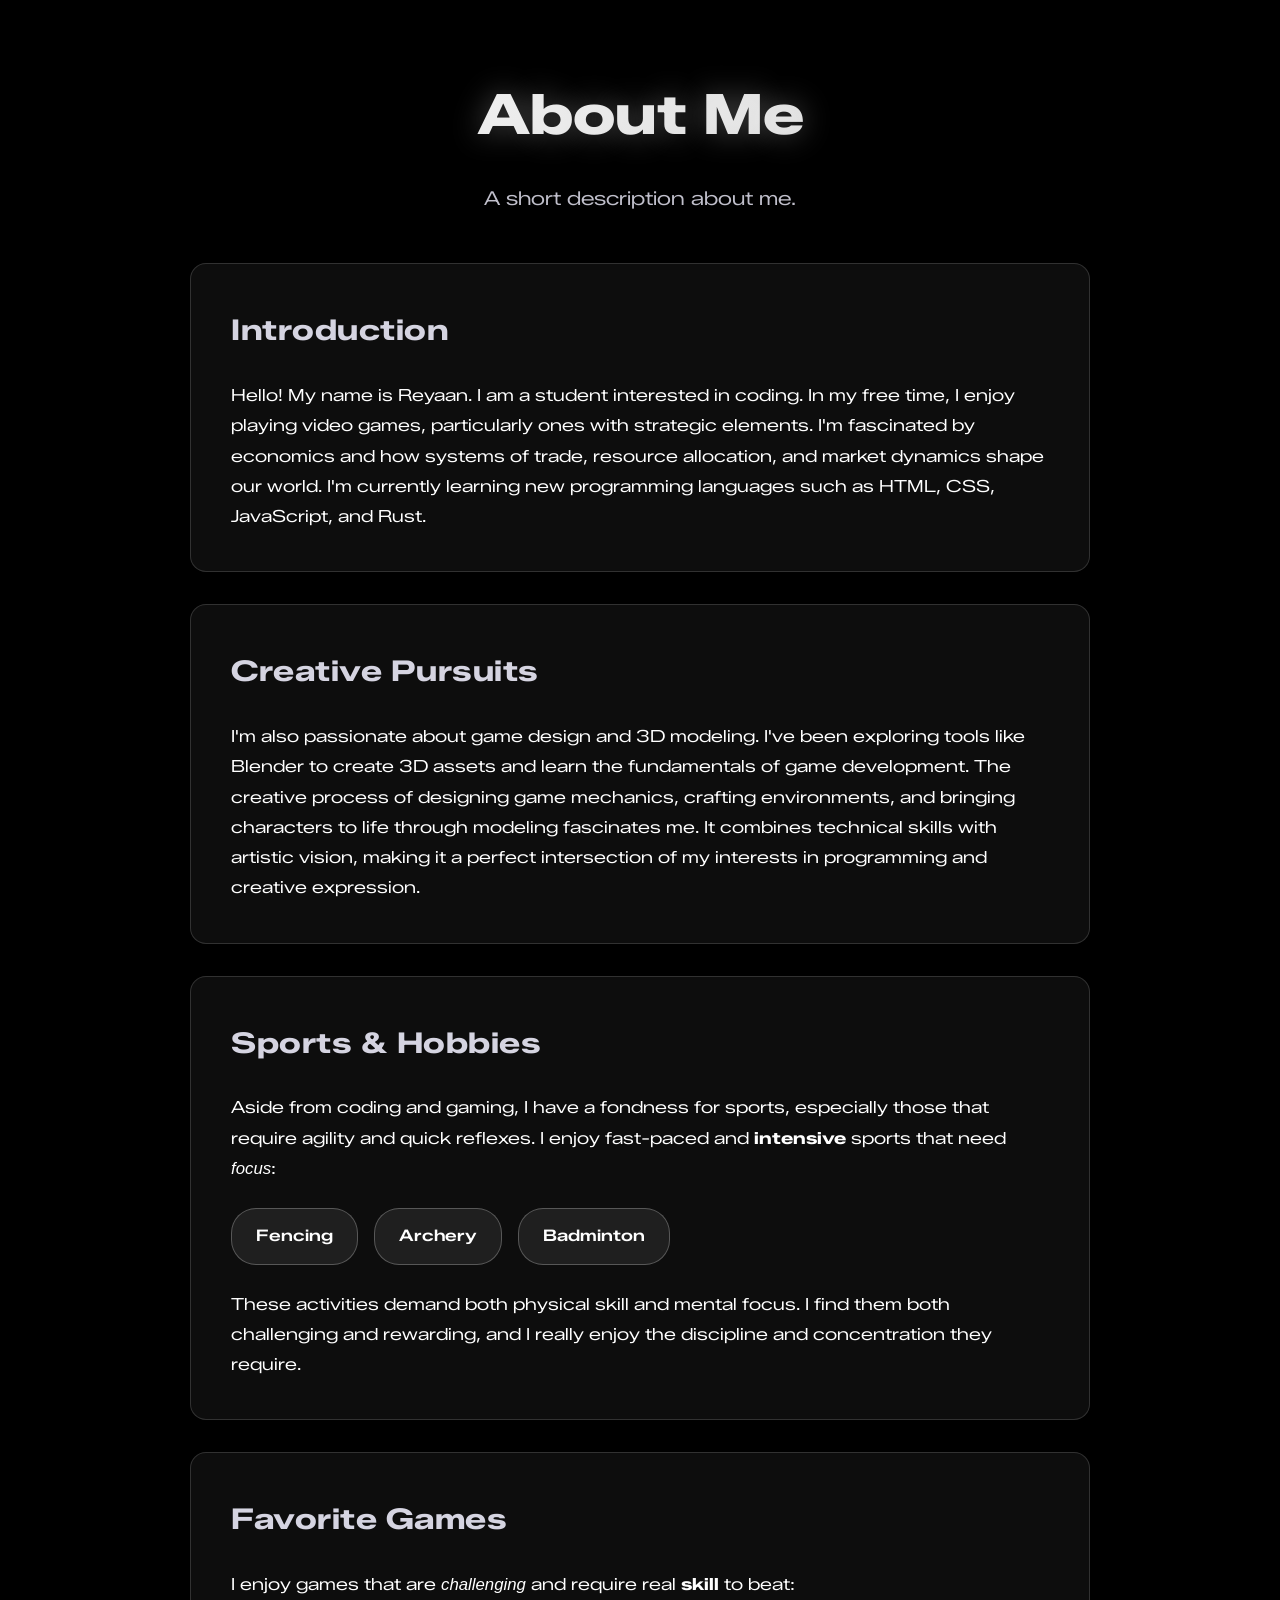
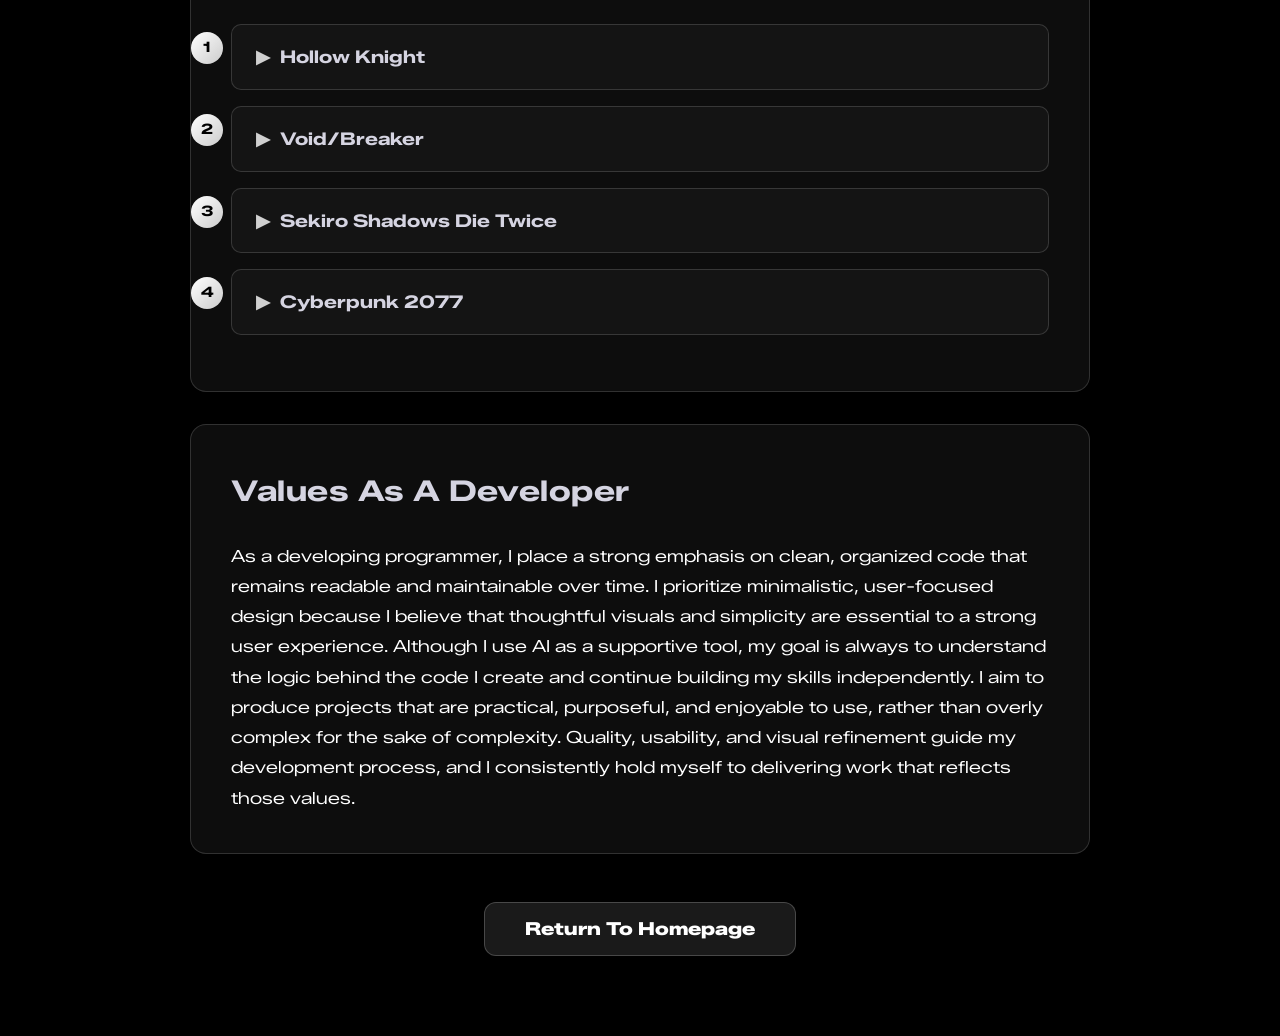
==== commit d5d40acf: "Removed unused secret CSS and JavaScript files from multiple HTML pages" ====
--- a/about-me.html
+++ b/about-me.html
@@ -20,7 +20,6 @@
     <link rel="stylesheet" href="CSS/flow/about-me-flow.css" id="about-me-flow" disabled>
     <link rel="stylesheet" href="CSS/flow/buttons-flow.css" id="buttons-flow" disabled>
     <link rel="stylesheet" href="CSS/flow/flow-bg.css" id="flow-bg-css" disabled>
-    <link rel="stylesheet" href="secret/css/secret2.css">
 </head>
 
 <body>
@@ -121,7 +120,6 @@
 
     <script src="Javascript/about-me.js"></script>
     <script src="Javascript/Javascript-linking/about-me_link.js"></script>
-    <script src="secret/javascript/secret.js"></script>
     <script>
         const savedTheme = localStorage.getItem('theme') || 'animated';
         const animatedCSS = document.getElementById('about-me-animated');
--- a/CSS/about-me.css
+++ b/CSS/about-me.css
@@ -52,7 +52,8 @@
 .overview,
 .computer-interests,
 .sports-interests,
-.favorite-games {
+.favorite-games,
+.values {
     padding: 2.5rem;
     background: var(--card-bg);
     border: 1px solid rgba(255, 255, 255, 0.15);
@@ -71,7 +72,8 @@
 .overview::before,
 .computer-interests::before,
 .sports-interests::before,
-.favorite-games::before {
+.favorite-games::before,
+.values::before {
     content: '';
     position: absolute;
     top: 0;
@@ -86,7 +88,8 @@
 .overview:hover,
 .computer-interests:hover,
 .sports-interests:hover,
-.favorite-games:hover {
+.favorite-games:hover,
+.values:hover {
     transform: translateY(-5px);
     box-shadow: 0 8px 30px rgba(255, 255, 255, 0.15);
     border-color: rgba(255, 255, 255, 0.3);
@@ -96,14 +99,16 @@
 .overview:hover::before,
 .computer-interests:hover::before,
 .sports-interests:hover::before,
-.favorite-games:hover::before {
+.favorite-games:hover::before,
+.values:hover::before {
     opacity: 1;
 }
 
 .overview h2,
 .computer-interests h2,
 .sports-interests h2,
-.favorite-games h2 {
+.favorite-games h2,
+.values h2 {
     margin: 0 0 1.5rem 0;
     font-size: 1.8rem;
     font-weight: 700;
@@ -114,14 +119,16 @@
 .overview p,
 .computer-interests p,
 .sports-interests p,
-.favorite-games p {
+.favorite-games p,
+.values p {
     margin: 0 0 1rem 0;
 }
 
 .overview p:last-child,
 .computer-interests p:last-child,
 .sports-interests p:last-child,
-.favorite-games p:last-child {
+.favorite-games p:last-child,
+.values p:last-child {
     margin-bottom: 0;
 }
 
@@ -267,7 +274,8 @@
     .overview,
     .computer-interests,
     .sports-interests,
-    .favorite-games {
+    .favorite-games,
+    .values {
         padding: 1.5rem;
         font-size: 1rem;
     }
@@ -275,7 +283,8 @@
     .overview h2,
     .computer-interests h2,
     .sports-interests h2,
-    .favorite-games h2 {
+    .favorite-games h2,
+    .values h2 {
         font-size: 1.5rem;
     }
 
--- a/CSS/static/about-me-static.css
+++ b/CSS/static/about-me-static.css
@@ -52,7 +52,8 @@
 .overview,
 .computer-interests,
 .sports-interests,
-.favorite-games {
+.favorite-games,
+.values {
     padding: 2.5rem;
     background: var(--card-bg);
     border: 1px solid rgba(255, 255, 255, 0.15);
@@ -71,7 +72,8 @@
 .overview::before,
 .computer-interests::before,
 .sports-interests::before,
-.favorite-games::before {
+.favorite-games::before,
+.values::before {
     content: '';
     position: absolute;
     top: 0;
@@ -86,7 +88,8 @@
 .overview:hover,
 .computer-interests:hover,
 .sports-interests:hover,
-.favorite-games:hover {
+.favorite-games:hover,
+.values:hover {
     transform: translateY(-5px);
     box-shadow: 0 8px 30px rgba(255, 255, 255, 0.15);
     border-color: rgba(255, 255, 255, 0.3);
@@ -96,14 +99,16 @@
 .overview:hover::before,
 .computer-interests:hover::before,
 .sports-interests:hover::before,
-.favorite-games:hover::before {
+.favorite-games:hover::before,
+.values:hover::before {
     opacity: 1;
 }
 
 .overview h2,
 .computer-interests h2,
 .sports-interests h2,
-.favorite-games h2 {
+.favorite-games h2,
+.values h2 {
     margin: 0 0 1.5rem 0;
     font-size: 1.8rem;
     font-weight: 700;
@@ -114,14 +119,16 @@
 .overview p,
 .computer-interests p,
 .sports-interests p,
-.favorite-games p {
+.favorite-games p,
+.values p {
     margin: 0 0 1rem 0;
 }
 
 .overview p:last-child,
 .computer-interests p:last-child,
 .sports-interests p:last-child,
-.favorite-games p:last-child {
+.favorite-games p:last-child,
+.values p:last-child {
     margin-bottom: 0;
 }
 
@@ -267,7 +274,8 @@
     .overview,
     .computer-interests,
     .sports-interests,
-    .favorite-games {
+    .favorite-games,
+    .values {
         padding: 1.5rem;
         font-size: 1rem;
     }
@@ -275,7 +283,8 @@
     .overview h2,
     .computer-interests h2,
     .sports-interests h2,
-    .favorite-games h2 {
+    .favorite-games h2,
+    .values h2 {
         font-size: 1.5rem;
     }
 
--- a/CSS/flow/about-me-flow.css
+++ b/CSS/flow/about-me-flow.css
@@ -52,7 +52,8 @@
 .overview,
 .computer-interests,
 .sports-interests,
-.favorite-games {
+.favorite-games,
+.values {
     padding: 2.5rem;
     background: var(--card-bg);
     border: 1px solid rgba(255, 255, 255, 0.15);
@@ -71,7 +72,8 @@
 .overview::before,
 .computer-interests::before,
 .sports-interests::before,
-.favorite-games::before {
+.favorite-games::before,
+.values::before {
     content: '';
     position: absolute;
     top: 0;
@@ -86,7 +88,8 @@
 .overview:hover,
 .computer-interests:hover,
 .sports-interests:hover,
-.favorite-games:hover {
+.favorite-games:hover,
+.values:hover {
     transform: translateY(-5px);
     box-shadow: 0 8px 30px rgba(255, 255, 255, 0.15);
     border-color: rgba(255, 255, 255, 0.3);
@@ -96,14 +99,16 @@
 .overview:hover::before,
 .computer-interests:hover::before,
 .sports-interests:hover::before,
-.favorite-games:hover::before {
+.favorite-games:hover::before,
+.values:hover::before {
     opacity: 1;
 }
 
 .overview h2,
 .computer-interests h2,
 .sports-interests h2,
-.favorite-games h2 {
+.favorite-games h2,
+.values h2 {
     margin: 0 0 1.5rem 0;
     font-size: 1.8rem;
     font-weight: 700;
@@ -114,14 +119,16 @@
 .overview p,
 .computer-interests p,
 .sports-interests p,
-.favorite-games p {
+.favorite-games p,
+.values p {
     margin: 0 0 1rem 0;
 }
 
 .overview p:last-child,
 .computer-interests p:last-child,
 .sports-interests p:last-child,
-.favorite-games p:last-child {
+.favorite-games p:last-child,
+.values p:last-child {
     margin-bottom: 0;
 }
 
@@ -267,7 +274,8 @@
     .overview,
     .computer-interests,
     .sports-interests,
-    .favorite-games {
+    .favorite-games,
+    .values {
         padding: 1.5rem;
         font-size: 1rem;
     }
@@ -275,7 +283,8 @@
     .overview h2,
     .computer-interests h2,
     .sports-interests h2,
-    .favorite-games h2 {
+    .favorite-games h2,
+    .values h2 {
         font-size: 1.5rem;
     }
 
